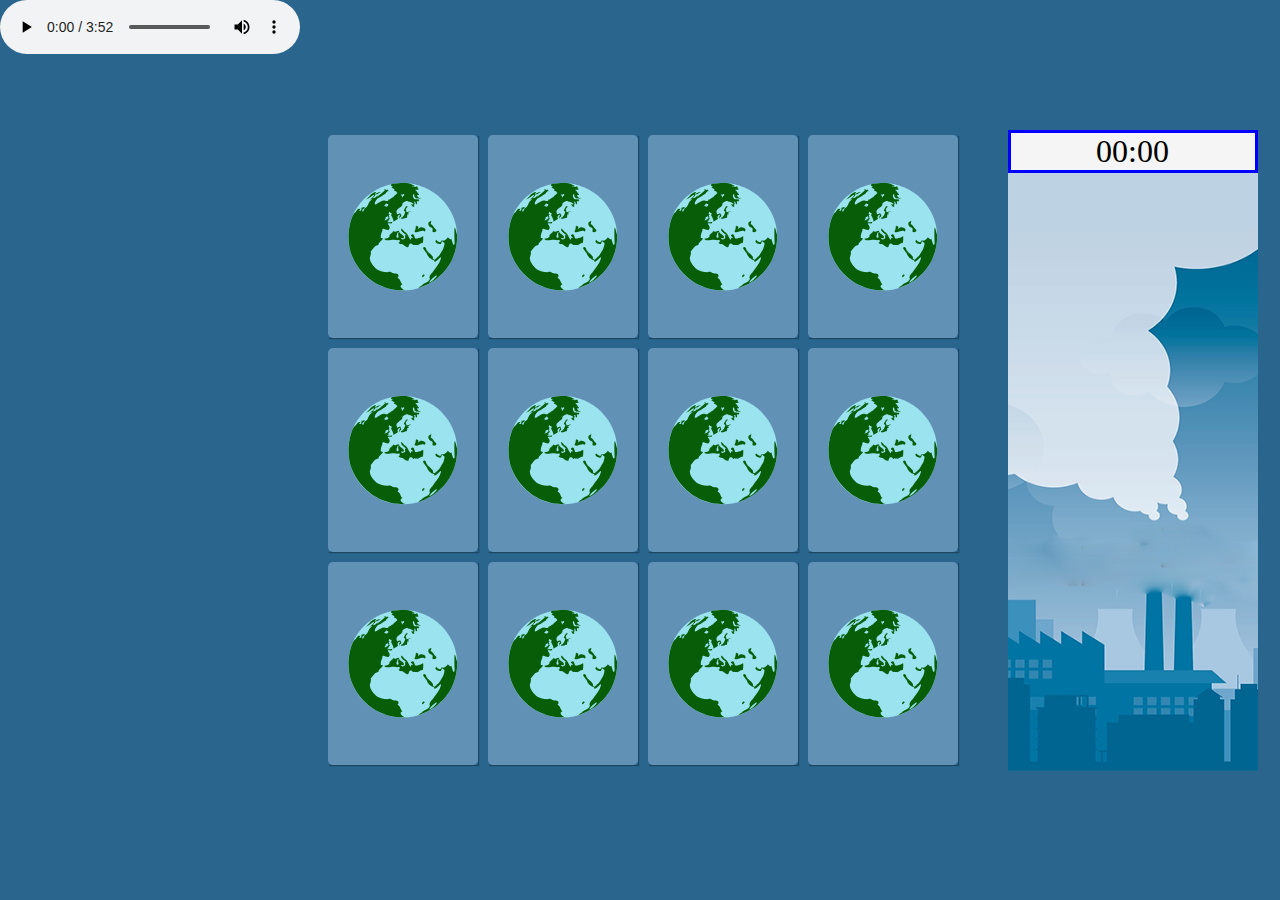
==== index.html @ 4076a18d "more bugs fixed" ====
﻿<!DOCTYPE html>
<html lang="en">
<head>
  <meta charset="UTF-8">

  <title>Memory Game</title>

  <link rel="stylesheet" href="./styles.css">
</head>
<body>
    <!--Music-->
    <audio id="music" autoplay controls loop >


        <source src="bgmusic.m4a" />

    </audio>
   

    <!--sound controller-->
    <!-- The Modal -->
    <div id="myModal" class="modal">

        <!-- Modal content -->
        <div class="modal-content">
            <div class="modal-header">

                <h2>YOU WIN</h2>
                <div id="resultDiv" ></div>
            </div>
            <div class="modal-body">
                <span class="close">Retry</span>
            </div>
        </div>


    </div>

    <!-- Trigger/Open The Modal -->
    <button id="myBtn" class="myBtn">Open Modal</button>


    <section class="memory-game">

        <div class="memory-card" data-framework="car">
            <audio id="clicksfx">
                <source src="clicksfx.m4a" />
            </audio>

            <audio id="howdareyou">
                <source src="howdare.m4a" />
            </audio>

            <img class="front-face" src="img/radijacijos.svg" alt="React">


            <img id="click" class="back-face" src="img/earth.svg" alt="Memory Card">

        </div>

        <div class="memory-card" data-framework="car">

            <img class="front-face" src="img/radijacijos.svg" alt="React">
            <img id="back-face1" class="back-face" src="img/earth.svg" alt="Memory Card">


        </div>

        <div class="memory-card" data-framework="bear">
            <img class="front-face" src="img/NoOilPlatform-openclipart.svg" alt="Angular">
            <img id="back-face2" class="back-face" src="img/earth.svg" alt="Memory Card">
        </div>

        <div class="memory-card" data-framework="bear">
            <img class="front-face" src="img/NoOilPlatform-openclipart.svg" alt="Angular">
            <img id="back-face3" class="back-face" src="img/earth.svg" alt="Memory Card">
        </div>

        <div class="memory-card" data-framework="greta">
            <img id="howdare" class="front-face" src="img/greta.jpg" alt="Ember">
            <img id="back-face4" class="back-face" src="img/earth.svg" alt="Memory Card">
        </div>

        <div class="memory-card" data-framework="greta">
            <img class="front-face" id="howdare1" src="img/greta.jpg" alt="Ember">
            <img id="back-face5" class="back-face" src="img/earth.svg" alt="Memory Card">
        </div>

        <div class="memory-card" data-framework="ice">
            <img class="front-face" src="img/GlobalWarming.svg" alt="Vue">
            <img id="back-face6" class="back-face" src="img/earth.svg" alt="Memory Card">
        </div>

        <div class="memory-card" data-framework="ice">
            <img class="front-face" src="img/GlobalWarming.svg" alt="Vue">
            <img id="back-face7" class="back-face" src="img/earth.svg" alt="Memory Card">
        </div>

        <div class="memory-card" data-framework="ozon">
            <img class="front-face" src="img/polarbear.svg" alt="Backbone">
            <img id="back-face8" class="back-face" src="img/earth.svg" alt="Memory Card">
        </div>

        <div class="memory-card" data-framework="ozon">
            <img class="front-face" src="img/polarbear.svg" alt="Backbone">
            <img id="back-face9" class="back-face" src="img/earth.svg" alt="Memory Card">
        </div>

        <div class="memory-card" data-framework="gas">
            <img class="front-face" src="img/cybergedeon_no_shale_gas_black_road_sign.svg" alt="Aurelia">
            <img id="back-face10" class="back-face" src="img/earth.svg" alt="Memory Card">
        </div>

        <div class="memory-card" data-framework="gas">
            <img class="front-face" src="img/cybergedeon_no_shale_gas_black_road_sign.svg" alt="Aurelia">
            <img id="back-face11" class="back-face" src="img/earth.svg" alt="Memory Card">
        </div>
    </section>

    <section class="side-bar">

        <div id="time" style="border: 3px solid blue; text-align: center;font-size: 2em; margin-bottom: 0">00:00</div>
        <div class="side-bar-image" data-framework="background">
            <img class="side-bar-image" src="img/Background1.png">
        </div>
    </section>


  <script src="./gameLogic.js"></script>


</body>
</html>
---- styles.css ----
* {
    padding: 0;
    margin: 0;
    box-sizing: border-box;
}

body {
    height: 100vh;
    display: flex;
    background: #29658d;
}

.memory-game {
    width: 640px;
    height: 640px;
    margin: auto;
    display: flex;
    flex-wrap: wrap;
}

.side-bar {
    width: 250px;
    height: 640px;
    margin: auto;
    display: block;
    background: whitesmoke;
 }

.side-bar-image {
    width: 250px;
    height: 598px;
    margin: auto;
}

.front-face,
.back-face {
    width: 100%;
    height: 100%;
    padding: 20px;
    position: absolute;
    border-radius: 5px;
    background: rgb(98, 145, 182);
    backface-visibility: hidden;
}

.memory-card {
    width: calc(25% - 10px);
    height: calc(33.333% - 10px);
    margin: 5px;
    position: relative;
    box-shadow: 1px 1px 1px rgba(0,0,0,.3);
    transform: scale(1);
    transform-style: preserve-3d;
    transition: transform .5s;
}

.memory-card:active {
    transform: scale(0.97);
    transition: transform .2s;
}

.memory-card.flip {
    transform: rotateY(180deg);
}

.memory-game {
    width: 640px;
    height: 640px;
    margin: auto;
    display: flex;
    flex-wrap: wrap;
    perspective: 1000px;
}

.front-face {
    transform: rotateY(180deg);
}


/* The Modal (background) */
.modal {
    display: none; /* Hidden by default */
    position: fixed; /* Stay in place */
    z-index: 1; /* Sit on top */
    padding-top: 100px; /* Location of the box */
    left: 0;
    top: 0;
    width: 100%; /* Full width */
    height: 100%; /* Full height */
    overflow: auto; /* Enable scroll if needed */
    background-color: rgb(0,0,0); /* Fallback color */
    background-color: rgba(0,0,0,0.4); /* Black w/ opacity */
}

/* Modal Content */
.modal-content {
    position: relative;
    background-color: #fefefe;
    margin: auto;
    padding: 0;
    border: 1px solid #888;
    width: 80%;
    box-shadow: 0 4px 8px 0 rgba(0,0,0,0.2),0 6px 20px 0 rgba(0,0,0,0.19);
    -webkit-animation-name: animatetop;
    -webkit-animation-duration: 0.4s;
    animation-name: animatetop;
    animation-duration: 0.4s
}

/* Add Animation */
@-webkit-keyframes animatetop {
    from {top:-300px; opacity:0}
    to {top:0; opacity:1}
}

@keyframes animatetop {
    from {top:-300px; opacity:0}
    to {top:0; opacity:1}
}

/* The Close Button */
.close {
    color: blue;
    /*float: right;*/
    font-size: 28px;
    font-weight: bold;
}

.close:hover,
.close:focus {
    color: #000;
    text-decoration: none;
    cursor: pointer;
}

.modal-header {
    padding: 2px 16px;
    background-color: #0074a3;
    color: white;
}

.modal-body {padding: 2px 16px;}

.modal-footer {
    padding: 2px 16px;
    background-color: #0074a3;
    color: white;
}

.myBtn {
    display: none;
}

#stopWatch {
    width: 280px;
    height: auto;
    text-align: center;
    display: block;
    padding: 5px;
    margin: 0 auto;
}
#timer, #fulltime {
    width: auto;
    height: auto;
    padding: 10px;
    font-weight: bold;
    display: block;
    border: 1px solid #eee;
    text-align: center;
    box-shadow: 0 0 5px #ccc;
    background: #fbfbf0;
    color: darkblue;
    border-bottom:4px solid darkgrey;
}

button { cursor: pointer; font-weight: 700; }

#fulltime {
    display:none;
    font-size:16px;
    font-weight:bold;
}
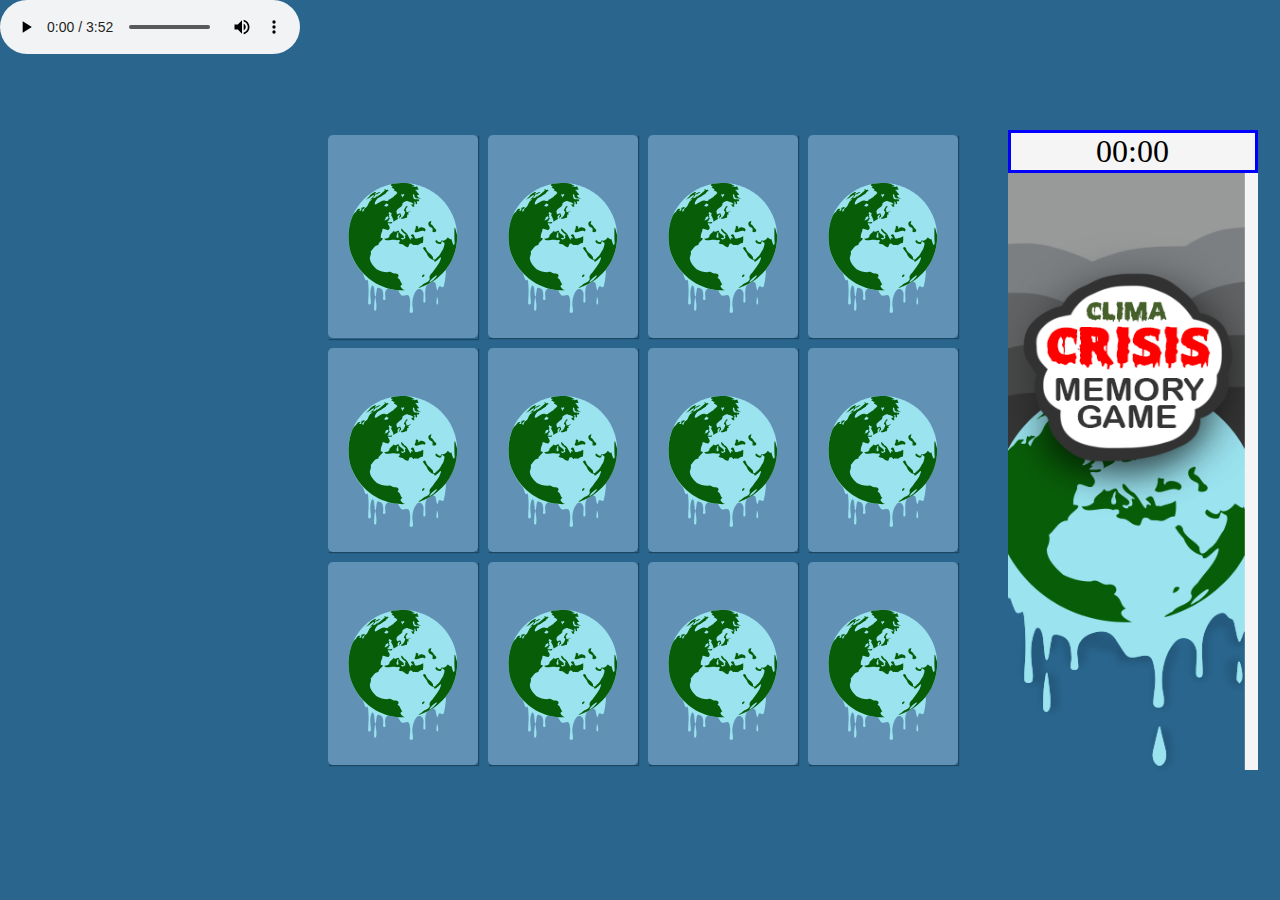
==== commit f12f3075: "Dorthea" ====
--- a/index.html
+++ b/index.html
@@ -54,66 +54,66 @@
             <img class="front-face" src="img/radijacijos.svg" alt="React">
 
 
-            <img id="click" class="back-face" src="img/earth.svg" alt="Memory Card">
+            <img id="click" class="back-face" src="img/melting%20earth.svg" alt="Memory Card">
 
         </div>
 
         <div class="memory-card" data-framework="car">
 
             <img class="front-face" src="img/radijacijos.svg" alt="React">
-            <img id="back-face1" class="back-face" src="img/earth.svg" alt="Memory Card">
+            <img id="back-face1" class="back-face" src="img/melting%20earth.svg" alt="Memory Card">
 
 
         </div>
 
         <div class="memory-card" data-framework="bear">
             <img class="front-face" src="img/NoOilPlatform-openclipart.svg" alt="Angular">
-            <img id="back-face2" class="back-face" src="img/earth.svg" alt="Memory Card">
+            <img id="back-face2" class="back-face" src="img/melting%20earth.svg" alt="Memory Card">
         </div>
 
         <div class="memory-card" data-framework="bear">
             <img class="front-face" src="img/NoOilPlatform-openclipart.svg" alt="Angular">
-            <img id="back-face3" class="back-face" src="img/earth.svg" alt="Memory Card">
+            <img id="back-face3" class="back-face" src="img/melting%20earth.svg" alt="Memory Card">
         </div>
 
         <div class="memory-card" data-framework="greta">
-            <img id="howdare" class="front-face" src="img/greta.jpg" alt="Ember">
-            <img id="back-face4" class="back-face" src="img/earth.svg" alt="Memory Card">
+            <img id="howdare" class="front-face" src="img/Greta%20how%20dare%20you.png" alt="Ember">
+            <img id="back-face4" class="back-face" src="img/melting%20earth.svg" alt="Memory Card">
         </div>
 
         <div class="memory-card" data-framework="greta">
-            <img class="front-face" id="howdare1" src="img/greta.jpg" alt="Ember">
-            <img id="back-face5" class="back-face" src="img/earth.svg" alt="Memory Card">
+            <img class="front-face" id="howdare1" src="img/Greta%20how%20dare%20you.png" alt="Ember">
+            <img id="back-face5" class="back-face" src="img/melting%20earth.svg" alt="Memory Card">
         </div>
 
         <div class="memory-card" data-framework="ice">
             <img class="front-face" src="img/GlobalWarming.svg" alt="Vue">
-            <img id="back-face6" class="back-face" src="img/earth.svg" alt="Memory Card">
+            <img id="back-face6" class="back-face" src="img/melting%20earth.svg" alt="Memory Card">
         </div>
 
         <div class="memory-card" data-framework="ice">
             <img class="front-face" src="img/GlobalWarming.svg" alt="Vue">
-            <img id="back-face7" class="back-face" src="img/earth.svg" alt="Memory Card">
+            <img id="back-face7" class="back-face" src="img/melting%20earth.svg" alt="Memory Card">
         </div>
 
         <div class="memory-card" data-framework="ozon">
             <img class="front-face" src="img/polarbear.svg" alt="Backbone">
-            <img id="back-face8" class="back-face" src="img/earth.svg" alt="Memory Card">
+            <img id="back-face8" class="back-face" src="img/melting%20earth.svg" alt="Memory Card">
         </div>
 
         <div class="memory-card" data-framework="ozon">
             <img class="front-face" src="img/polarbear.svg" alt="Backbone">
-            <img id="back-face9" class="back-face" src="img/earth.svg" alt="Memory Card">
+            <img id="back-face9" class="back-face" src="img/melting%20earth.svg" alt="Memory Card">
         </div>
 
         <div class="memory-card" data-framework="gas">
             <img class="front-face" src="img/cybergedeon_no_shale_gas_black_road_sign.svg" alt="Aurelia">
-            <img id="back-face10" class="back-face" src="img/earth.svg" alt="Memory Card">
+            <img id="back-face10" class="back-face" src="img/melting%20earth.svg" alt="Memory Card">
         </div>
 
         <div class="memory-card" data-framework="gas">
             <img class="front-face" src="img/cybergedeon_no_shale_gas_black_road_sign.svg" alt="Aurelia">
-            <img id="back-face11" class="back-face" src="img/earth.svg" alt="Memory Card">
+            <img id="back-face11" class="back-face" src="img/melting%20earth.svg" alt="Memory Card">
         </div>
     </section>
 
@@ -121,7 +121,7 @@
 
         <div id="time" style="border: 3px solid blue; text-align: center;font-size: 2em; margin-bottom: 0">00:00</div>
         <div class="side-bar-image" data-framework="background">
-            <img class="side-bar-image" src="img/Background1.png">
+            <img class="side-bar-image" src="img/Clima%20crisis%20background%20copy.png">
         </div>
     </section>
 
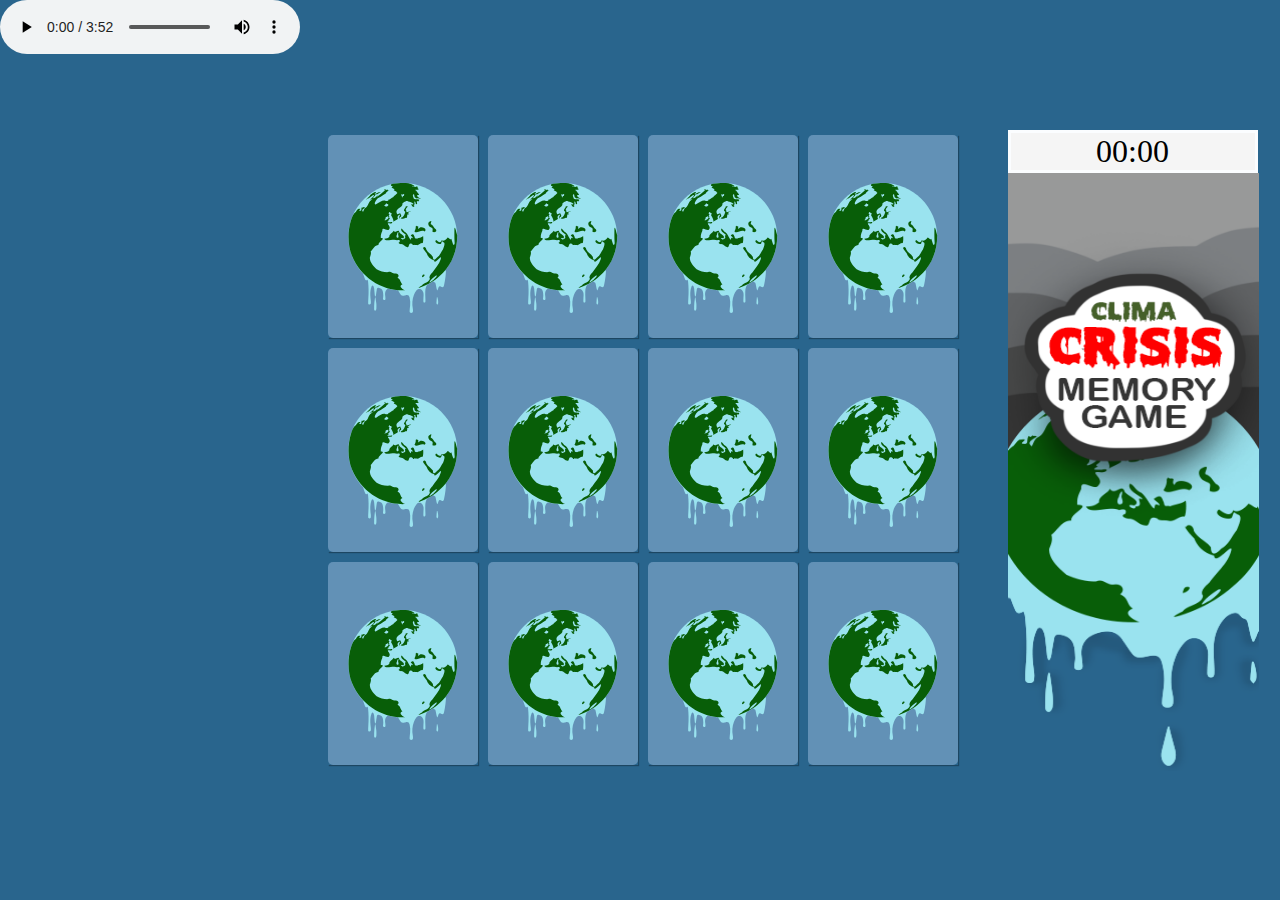
==== commit a1e8e4da: "Dorthea" ====
--- a/index.html
+++ b/index.html
@@ -119,7 +119,7 @@
 
     <section class="side-bar">
 
-        <div id="time" style="border: 3px solid blue; text-align: center;font-size: 2em; margin-bottom: 0">00:00</div>
+        <div id="time" style="border: 3px solid #fbfdff; text-align: center;font-size: 2em; margin-bottom: 0">00:00</div>
         <div class="side-bar-image" data-framework="background">
             <img class="side-bar-image" src="img/Clima%20crisis%20background%20copy.png">
         </div>
--- a/styles.css
+++ b/styles.css
@@ -27,7 +27,7 @@
  }
 
 .side-bar-image {
-    width: 250px;
+    width: 265px;
     height: 598px;
     margin: auto;
 }
@@ -169,7 +169,7 @@
     text-align: center;
     box-shadow: 0 0 5px #ccc;
     background: #fbfbf0;
-    color: darkblue;
+    color: white;
     border-bottom:4px solid darkgrey;
 }
 
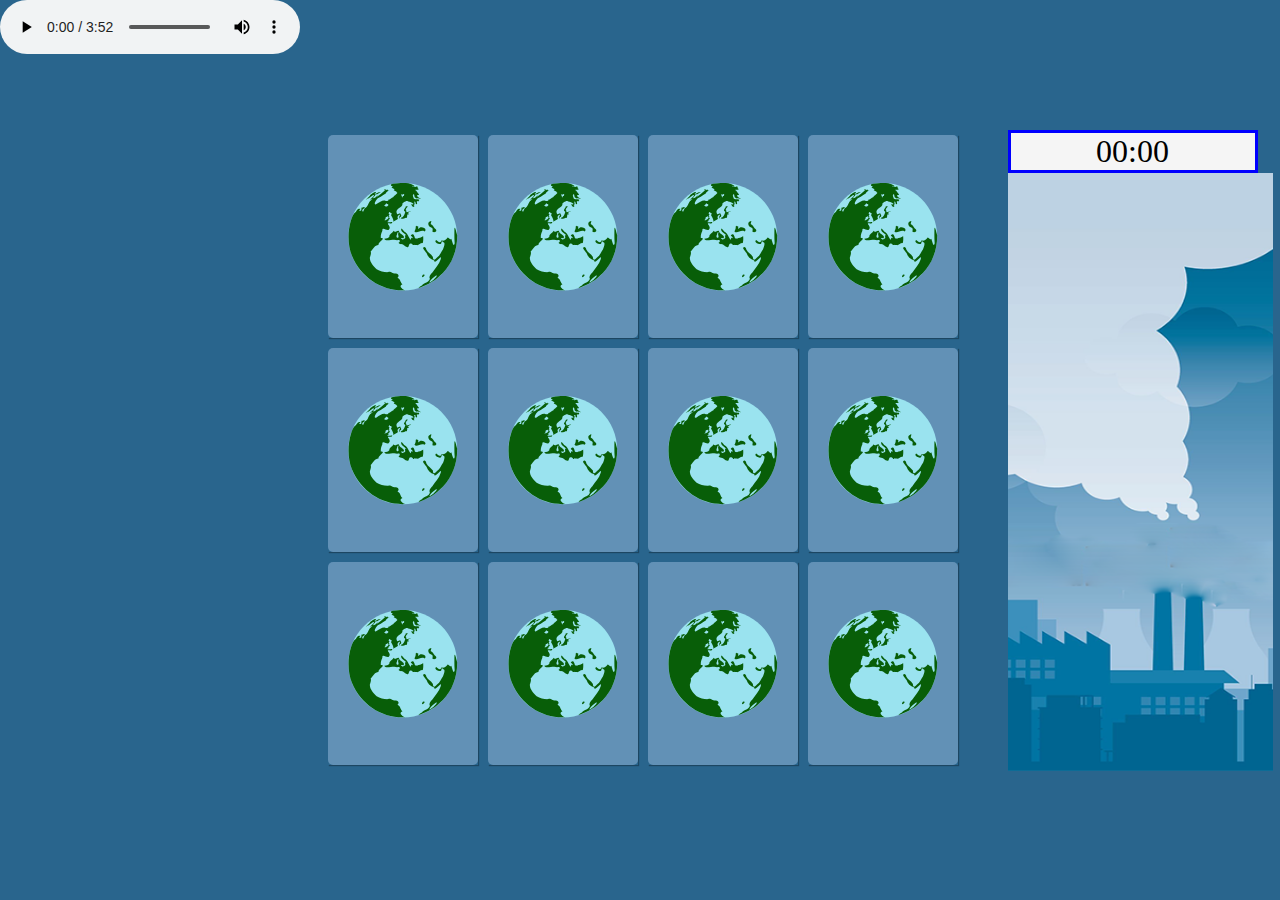
==== commit 8b5a779e: "time scores added" ====
--- a/index.html
+++ b/index.html
@@ -54,75 +54,79 @@
             <img class="front-face" src="img/radijacijos.svg" alt="React">
 
 
-            <img id="click" class="back-face" src="img/melting%20earth.svg" alt="Memory Card">
+            <img id="click" class="back-face" src="img/earth.svg" alt="Memory Card">
 
         </div>
 
         <div class="memory-card" data-framework="car">
 
             <img class="front-face" src="img/radijacijos.svg" alt="React">
-            <img id="back-face1" class="back-face" src="img/melting%20earth.svg" alt="Memory Card">
+            <img id="back-face1" class="back-face" src="img/earth.svg" alt="Memory Card">
 
 
         </div>
 
         <div class="memory-card" data-framework="bear">
             <img class="front-face" src="img/NoOilPlatform-openclipart.svg" alt="Angular">
-            <img id="back-face2" class="back-face" src="img/melting%20earth.svg" alt="Memory Card">
+            <img id="back-face2" class="back-face" src="img/earth.svg" alt="Memory Card">
         </div>
 
         <div class="memory-card" data-framework="bear">
             <img class="front-face" src="img/NoOilPlatform-openclipart.svg" alt="Angular">
-            <img id="back-face3" class="back-face" src="img/melting%20earth.svg" alt="Memory Card">
+            <img id="back-face3" class="back-face" src="img/earth.svg" alt="Memory Card">
         </div>
 
         <div class="memory-card" data-framework="greta">
-            <img id="howdare" class="front-face" src="img/Greta%20how%20dare%20you.png" alt="Ember">
-            <img id="back-face4" class="back-face" src="img/melting%20earth.svg" alt="Memory Card">
+            <img id="howdare" class="front-face" src="img/greta.jpg" alt="Ember">
+            <img id="back-face4" class="back-face" src="img/earth.svg" alt="Memory Card">
         </div>
 
         <div class="memory-card" data-framework="greta">
-            <img class="front-face" id="howdare1" src="img/Greta%20how%20dare%20you.png" alt="Ember">
-            <img id="back-face5" class="back-face" src="img/melting%20earth.svg" alt="Memory Card">
+            <img class="front-face" id="howdare1" src="img/greta.jpg" alt="Ember">
+            <img id="back-face5" class="back-face" src="img/earth.svg" alt="Memory Card">
         </div>
 
         <div class="memory-card" data-framework="ice">
             <img class="front-face" src="img/GlobalWarming.svg" alt="Vue">
-            <img id="back-face6" class="back-face" src="img/melting%20earth.svg" alt="Memory Card">
+            <img id="back-face6" class="back-face" src="img/earth.svg" alt="Memory Card">
         </div>
 
         <div class="memory-card" data-framework="ice">
             <img class="front-face" src="img/GlobalWarming.svg" alt="Vue">
-            <img id="back-face7" class="back-face" src="img/melting%20earth.svg" alt="Memory Card">
+            <img id="back-face7" class="back-face" src="img/earth.svg" alt="Memory Card">
         </div>
 
         <div class="memory-card" data-framework="ozon">
             <img class="front-face" src="img/polarbear.svg" alt="Backbone">
-            <img id="back-face8" class="back-face" src="img/melting%20earth.svg" alt="Memory Card">
+            <img id="back-face8" class="back-face" src="img/earth.svg" alt="Memory Card">
         </div>
 
         <div class="memory-card" data-framework="ozon">
             <img class="front-face" src="img/polarbear.svg" alt="Backbone">
-            <img id="back-face9" class="back-face" src="img/melting%20earth.svg" alt="Memory Card">
+            <img id="back-face9" class="back-face" src="img/earth.svg" alt="Memory Card">
         </div>
 
         <div class="memory-card" data-framework="gas">
             <img class="front-face" src="img/cybergedeon_no_shale_gas_black_road_sign.svg" alt="Aurelia">
-            <img id="back-face10" class="back-face" src="img/melting%20earth.svg" alt="Memory Card">
+            <img id="back-face10" class="back-face" src="img/earth.svg" alt="Memory Card">
         </div>
 
         <div class="memory-card" data-framework="gas">
             <img class="front-face" src="img/cybergedeon_no_shale_gas_black_road_sign.svg" alt="Aurelia">
-            <img id="back-face11" class="back-face" src="img/melting%20earth.svg" alt="Memory Card">
+            <img id="back-face11" class="back-face" src="img/earth.svg" alt="Memory Card">
         </div>
     </section>
 
     <section class="side-bar">
 
-        <div id="time" style="border: 3px solid #fbfdff; text-align: center;font-size: 2em; margin-bottom: 0">00:00</div>
+        <div id="time" style="border: 3px solid blue; text-align: center;font-size: 2em; margin-bottom: 0">00:00</div>
         <div class="side-bar-image" data-framework="background">
-            <img class="side-bar-image" src="img/Clima%20crisis%20background%20copy.png">
+            <img class="side-bar-image" src="img/Background1.png">
         </div>
+
+        <ul id="ScoreList" style=" text-align: center; font-size: 2em; margin-bottom: 0">
+        </ul>
+
     </section>
 
 
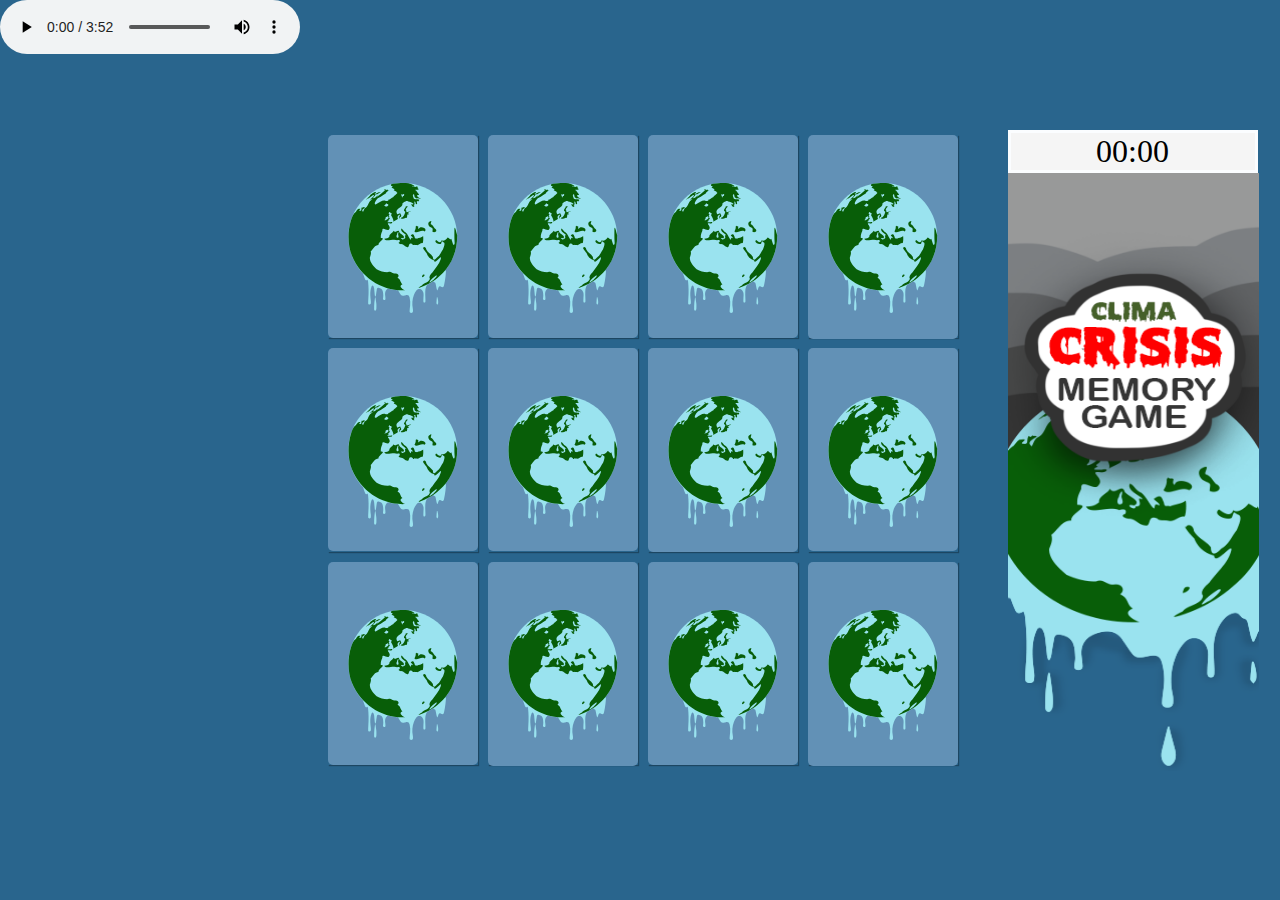
==== commit 9d499613: "Merge remote-tracking branch 'origin/master'" ====
--- a/index.html
+++ b/index.html
@@ -54,74 +54,74 @@
             <img class="front-face" src="img/radijacijos.svg" alt="React">
 
 
-            <img id="click" class="back-face" src="img/earth.svg" alt="Memory Card">
+            <img id="click" class="back-face" src="img/melting%20earth.svg" alt="Memory Card">
 
         </div>
 
         <div class="memory-card" data-framework="car">
 
             <img class="front-face" src="img/radijacijos.svg" alt="React">
-            <img id="back-face1" class="back-face" src="img/earth.svg" alt="Memory Card">
+            <img id="back-face1" class="back-face" src="img/melting%20earth.svg" alt="Memory Card">
 
 
         </div>
 
         <div class="memory-card" data-framework="bear">
             <img class="front-face" src="img/NoOilPlatform-openclipart.svg" alt="Angular">
-            <img id="back-face2" class="back-face" src="img/earth.svg" alt="Memory Card">
+            <img id="back-face2" class="back-face" src="img/melting%20earth.svg" alt="Memory Card">
         </div>
 
         <div class="memory-card" data-framework="bear">
             <img class="front-face" src="img/NoOilPlatform-openclipart.svg" alt="Angular">
-            <img id="back-face3" class="back-face" src="img/earth.svg" alt="Memory Card">
+            <img id="back-face3" class="back-face" src="img/melting%20earth.svg" alt="Memory Card">
         </div>
 
         <div class="memory-card" data-framework="greta">
-            <img id="howdare" class="front-face" src="img/greta.jpg" alt="Ember">
-            <img id="back-face4" class="back-face" src="img/earth.svg" alt="Memory Card">
+            <img id="howdare" class="front-face" src="img/Greta%20how%20dare%20you.png" alt="Ember">
+            <img id="back-face4" class="back-face" src="img/melting%20earth.svg" alt="Memory Card">
         </div>
 
         <div class="memory-card" data-framework="greta">
-            <img class="front-face" id="howdare1" src="img/greta.jpg" alt="Ember">
-            <img id="back-face5" class="back-face" src="img/earth.svg" alt="Memory Card">
+            <img class="front-face" id="howdare1" src="img/Greta%20how%20dare%20you.png" alt="Ember">
+            <img id="back-face5" class="back-face" src="img/melting%20earth.svg" alt="Memory Card">
         </div>
 
         <div class="memory-card" data-framework="ice">
             <img class="front-face" src="img/GlobalWarming.svg" alt="Vue">
-            <img id="back-face6" class="back-face" src="img/earth.svg" alt="Memory Card">
+            <img id="back-face6" class="back-face" src="img/melting%20earth.svg" alt="Memory Card">
         </div>
 
         <div class="memory-card" data-framework="ice">
             <img class="front-face" src="img/GlobalWarming.svg" alt="Vue">
-            <img id="back-face7" class="back-face" src="img/earth.svg" alt="Memory Card">
+            <img id="back-face7" class="back-face" src="img/melting%20earth.svg" alt="Memory Card">
         </div>
 
         <div class="memory-card" data-framework="ozon">
             <img class="front-face" src="img/polarbear.svg" alt="Backbone">
-            <img id="back-face8" class="back-face" src="img/earth.svg" alt="Memory Card">
+            <img id="back-face8" class="back-face" src="img/melting%20earth.svg" alt="Memory Card">
         </div>
 
         <div class="memory-card" data-framework="ozon">
             <img class="front-face" src="img/polarbear.svg" alt="Backbone">
-            <img id="back-face9" class="back-face" src="img/earth.svg" alt="Memory Card">
+            <img id="back-face9" class="back-face" src="img/melting%20earth.svg" alt="Memory Card">
         </div>
 
         <div class="memory-card" data-framework="gas">
             <img class="front-face" src="img/cybergedeon_no_shale_gas_black_road_sign.svg" alt="Aurelia">
-            <img id="back-face10" class="back-face" src="img/earth.svg" alt="Memory Card">
+            <img id="back-face10" class="back-face" src="img/melting%20earth.svg" alt="Memory Card">
         </div>
 
         <div class="memory-card" data-framework="gas">
             <img class="front-face" src="img/cybergedeon_no_shale_gas_black_road_sign.svg" alt="Aurelia">
-            <img id="back-face11" class="back-face" src="img/earth.svg" alt="Memory Card">
+            <img id="back-face11" class="back-face" src="img/melting%20earth.svg" alt="Memory Card">
         </div>
     </section>
 
     <section class="side-bar">
 
-        <div id="time" style="border: 3px solid blue; text-align: center;font-size: 2em; margin-bottom: 0">00:00</div>
+        <div id="time" style="border: 3px solid #fbfdff; text-align: center;font-size: 2em; margin-bottom: 0">00:00</div>
         <div class="side-bar-image" data-framework="background">
-            <img class="side-bar-image" src="img/Background1.png">
+            <img class="side-bar-image" src="img/Clima%20crisis%20background%20copy.png">
         </div>
 
         <ul id="ScoreList" style=" text-align: center; font-size: 2em; margin-bottom: 0">
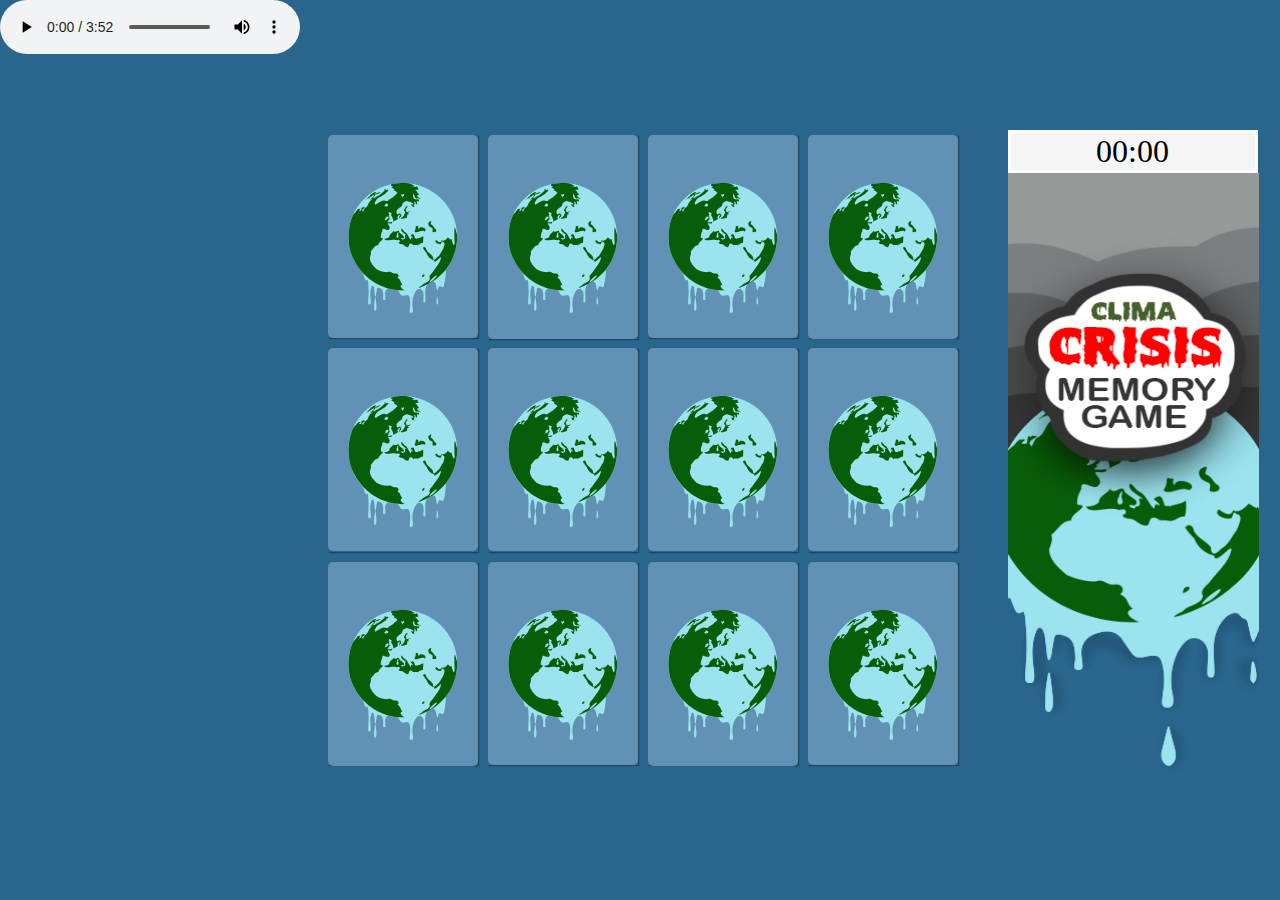
==== commit 4cc32418: "time scores visible" ====
--- a/index.html
+++ b/index.html
@@ -124,11 +124,11 @@
             <img class="side-bar-image" src="img/Clima%20crisis%20background%20copy.png">
         </div>
 
+    </section>
+    <section>
         <ul id="ScoreList" style=" text-align: center; font-size: 2em; margin-bottom: 0">
         </ul>
-
     </section>
-
 
   <script src="./gameLogic.js"></script>
 
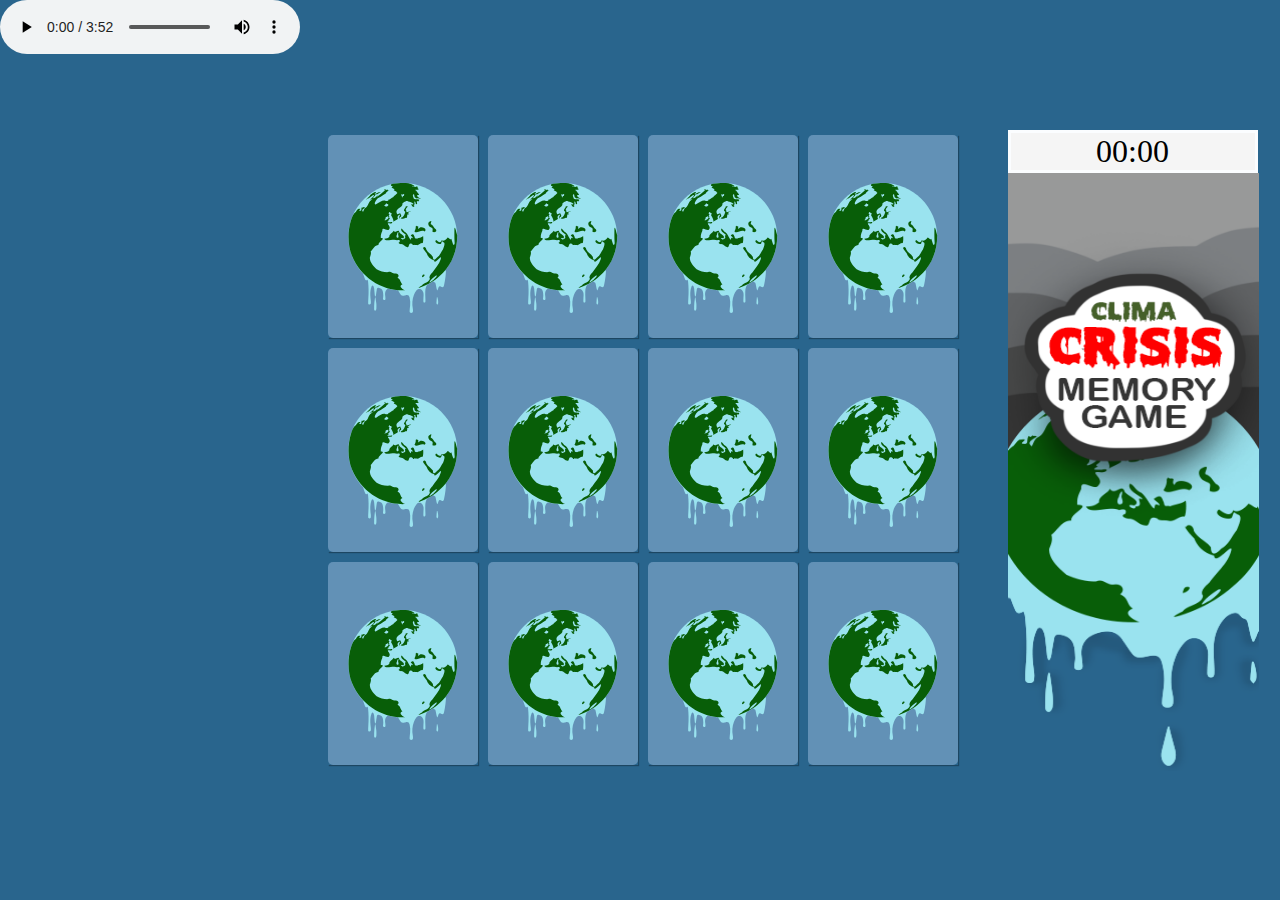
==== commit ee3cdea3: "time scores visible" ====
--- a/index.html
+++ b/index.html
@@ -32,7 +32,6 @@
                 <span class="close">Retry</span>
             </div>
         </div>
-
 
     </div>
 
@@ -125,13 +124,12 @@
         </div>
 
     </section>
-    <section>
+    <section id="scoreBar" class="scoreBar">
         <ul id="ScoreList" style=" text-align: center; font-size: 2em; margin-bottom: 0">
         </ul>
     </section>
 
   <script src="./gameLogic.js"></script>
 
-
 </body>
 </html>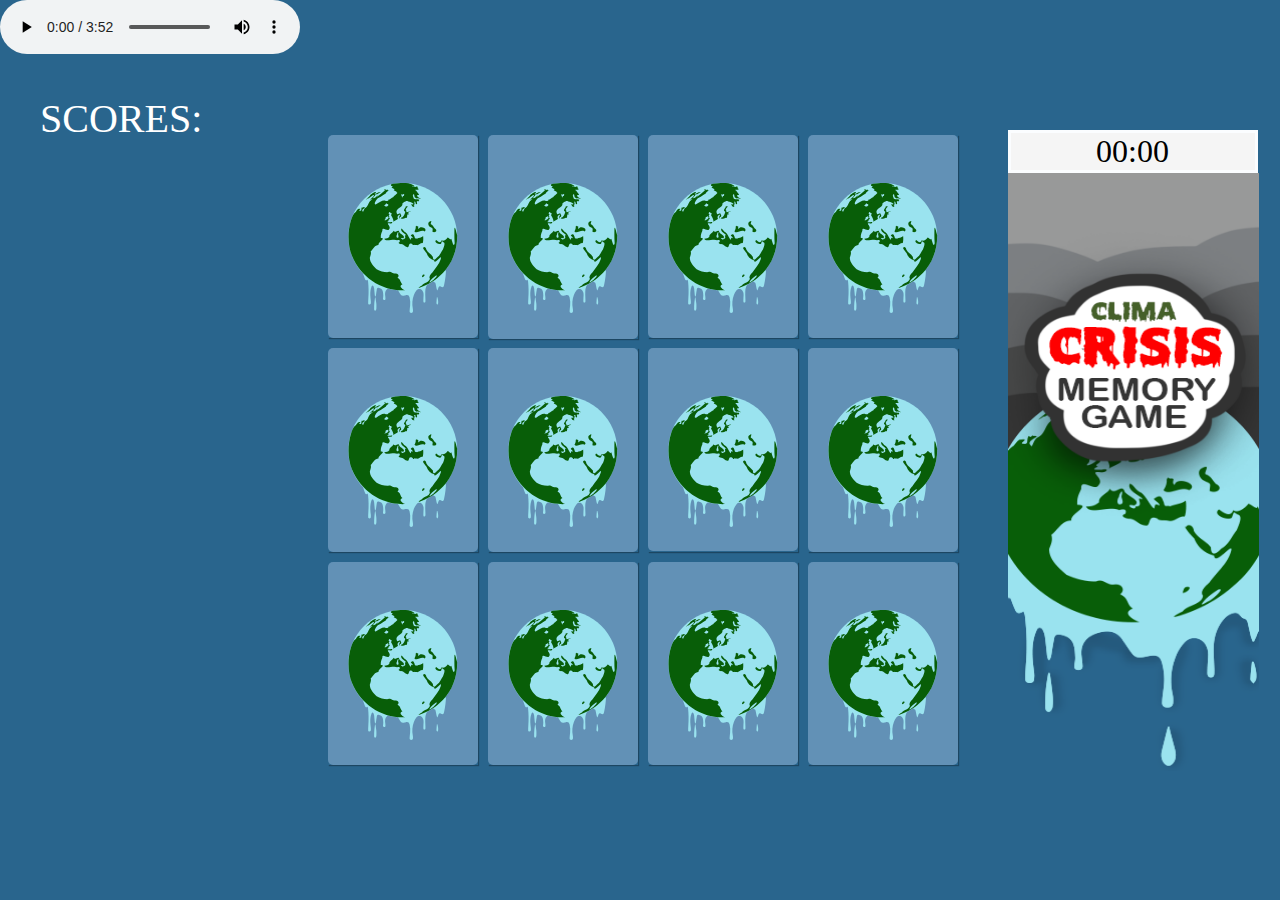
==== commit d8d11d73: "time scores visible" ====
--- a/index.html
+++ b/index.html
@@ -9,12 +9,12 @@
 </head>
 <body>
     <!--Music-->
-    <audio id="music" autoplay controls loop >
+    <div>
+        <audio id="music" autoplay controls loop >
+            <source src="bgmusic.m4a" />
+        </audio>
+    </div>
 
-
-        <source src="bgmusic.m4a" />
-
-    </audio>
    
 
     <!--sound controller-->
@@ -38,6 +38,11 @@
     <!-- Trigger/Open The Modal -->
     <button id="myBtn" class="myBtn">Open Modal</button>
 
+    <section id="scoreBar" class="scoreBar">
+            <div class="scoreHeader">SCORES:</div>
+            <ol id="ScoreList" style=" text-align: center; font-size: 2em; margin-bottom: 0">
+            </ol>
+    </section>
 
     <section class="memory-game">
 
@@ -118,16 +123,13 @@
 
     <section class="side-bar">
 
-        <div id="time" style="border: 3px solid #fbfdff; text-align: center;font-size: 2em; margin-bottom: 0">00:00</div>
+        <div id="time" style="border: 3px solid #fbfdff; text-align: center;font-size: 2em; font-family: 'Arial Black'; margin-bottom: 0">00:00</div>
         <div class="side-bar-image" data-framework="background">
             <img class="side-bar-image" src="img/Clima%20crisis%20background%20copy.png">
         </div>
 
     </section>
-    <section id="scoreBar" class="scoreBar">
-        <ul id="ScoreList" style=" text-align: center; font-size: 2em; margin-bottom: 0">
-        </ul>
-    </section>
+
 
   <script src="./gameLogic.js"></script>
 
--- a/styles.css
+++ b/styles.css
@@ -32,6 +32,20 @@
     margin: auto;
 }
 
+h2{
+    text-align: center;
+    font-size: 45px;
+}
+.modal-body{
+    font-size: 36px;
+    text-align: center;
+    text-decoration: none;
+}
+#resultDiv{
+    margin-bottom: 30px;
+    margin-top: 30px;
+text-align: center;
+}
 .front-face,
 .back-face {
     width: 100%;
@@ -120,11 +134,90 @@
 
 /* The Close Button */
 .close {
-    color: blue;
-    /*float: right;*/
-    font-size: 28px;
-    font-weight: bold;
-}
+    -webkit-animation: color-change 1s infinite;
+    -moz-animation: color-change 1s infinite;
+    -o-animation: color-change 1s infinite;
+    -ms-animation: color-change 1s infinite;
+    animation: color-change 1s infinite;
+    text-decoration: none;
+}
+
+@-webkit-keyframes color-change {
+    0% {
+        color: yellow;
+    }
+
+    50% {
+        color: yellow;
+    }
+
+    100% {
+        color: red;
+    }
+}
+
+@-moz-keyframes color-change {
+    0% {
+        color: red;
+    }
+
+    50% {
+        color: yellow;
+    }
+
+    100% {
+        color: red;
+    }
+}
+
+@-ms-keyframes color-change {
+    0% {
+        color: red;
+    }
+
+    50% {
+        color: yellow;
+    }
+
+    100% {
+        color: red;
+    }
+}
+
+@-o-keyframes color-change {
+    0% {
+        color: red;
+    }
+
+    50% {
+        color: yellow;
+    }
+
+    100% {
+        color: red;
+    }
+    50% {
+        color: yellow;
+    }
+    0% {
+        color: red;
+    }
+}
+
+@keyframes color-change {
+    0% {
+        color: red;
+    }
+
+    50% {
+        color: yellow;
+    }
+
+    100% {
+        color: red;
+    }
+}
+
 
 .close:hover,
 .close:focus {
@@ -179,4 +272,25 @@
     display:none;
     font-size:16px;
     font-weight:bold;
+}
+
+.scoreBar {
+    position: absolute;
+    margin-top: 150px;
+    left: 90px;
+}
+
+.scoreHeader {
+    color: white;
+    font-family: "Arial Black";
+    font-size: 40px;
+    margin-top: -55px;
+    position: absolute;
+    padding-bottom: 15px;
+    text-align: left;
+    margin-left: -50px;
+}
+
+li {
+    color: white;
 }